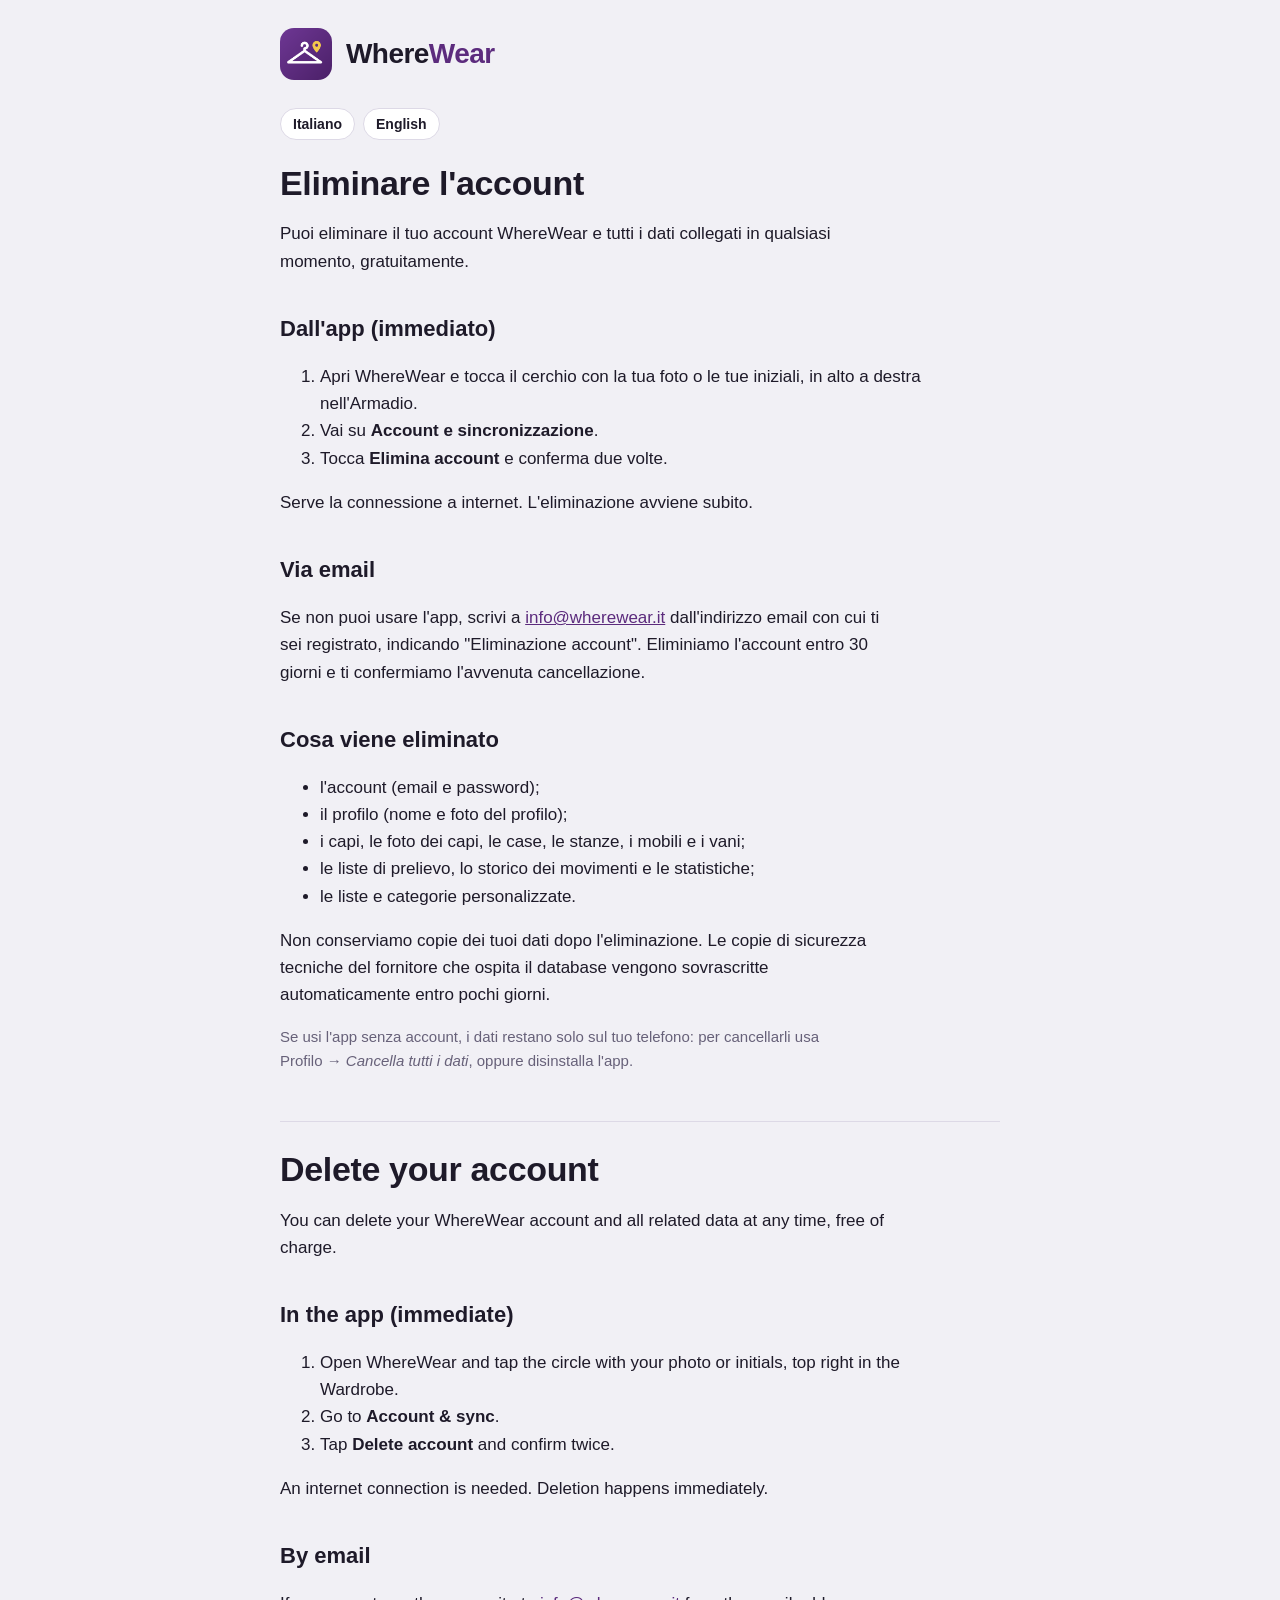
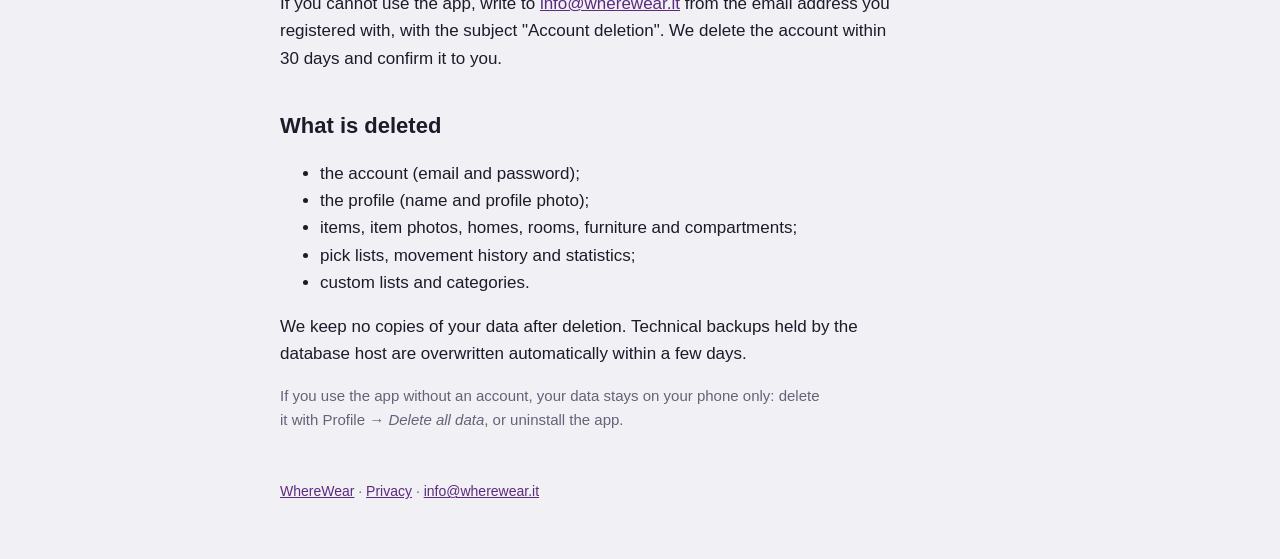
==== eliminazione-account.html @ decac0da "Website: home, privacy policy, account deletion page (it/en) Static pages for wherewear.it, publishe" ====
<!doctype html>
<html lang="it">
<head>
  <meta charset="utf-8">
  <meta name="viewport" content="width=device-width, initial-scale=1">
  <title>Eliminare l'account WhereWear</title>
  <meta name="description" content="Come eliminare il tuo account WhereWear e quali dati vengono cancellati.">
  <link rel="icon" href="favicon.png">
  <link rel="stylesheet" href="style.css">
</head>
<body>
<main>
  <header>
    <img src="favicon.png" alt="">
    <a class="brand" href="./">Where<span>Wear</span></a>
  </header>
  <div class="lang"><a href="#it">Italiano</a><a href="#en">English</a></div>

  <section id="it">
    <h1>Eliminare l'account</h1>
    <p>Puoi eliminare il tuo account WhereWear e tutti i dati collegati in qualsiasi momento, gratuitamente.</p>

    <h2>Dall'app (immediato)</h2>
    <ol>
      <li>Apri WhereWear e tocca il cerchio con la tua foto o le tue iniziali, in alto a destra nell'Armadio.</li>
      <li>Vai su <strong>Account e sincronizzazione</strong>.</li>
      <li>Tocca <strong>Elimina account</strong> e conferma due volte.</li>
    </ol>
    <p>Serve la connessione a internet. L'eliminazione avviene subito.</p>

    <h2>Via email</h2>
    <p>Se non puoi usare l'app, scrivi a <a href="mailto:info@wherewear.it?subject=Eliminazione%20account">info@wherewear.it</a> dall'indirizzo email con cui ti sei registrato, indicando "Eliminazione account". Eliminiamo l'account entro 30 giorni e ti confermiamo l'avvenuta cancellazione.</p>

    <h2>Cosa viene eliminato</h2>
    <ul>
      <li>l'account (email e password);</li>
      <li>il profilo (nome e foto del profilo);</li>
      <li>i capi, le foto dei capi, le case, le stanze, i mobili e i vani;</li>
      <li>le liste di prelievo, lo storico dei movimenti e le statistiche;</li>
      <li>le liste e categorie personalizzate.</li>
    </ul>
    <p>Non conserviamo copie dei tuoi dati dopo l'eliminazione. Le copie di sicurezza tecniche del fornitore che ospita il database vengono sovrascritte automaticamente entro pochi giorni.</p>
    <p class="muted">Se usi l'app senza account, i dati restano solo sul tuo telefono: per cancellarli usa Profilo → <em>Cancella tutti i dati</em>, oppure disinstalla l'app.</p>
  </section>

  <hr>

  <section id="en" lang="en">
    <h1>Delete your account</h1>
    <p>You can delete your WhereWear account and all related data at any time, free of charge.</p>

    <h2>In the app (immediate)</h2>
    <ol>
      <li>Open WhereWear and tap the circle with your photo or initials, top right in the Wardrobe.</li>
      <li>Go to <strong>Account &amp; sync</strong>.</li>
      <li>Tap <strong>Delete account</strong> and confirm twice.</li>
    </ol>
    <p>An internet connection is needed. Deletion happens immediately.</p>

    <h2>By email</h2>
    <p>If you cannot use the app, write to <a href="mailto:info@wherewear.it?subject=Account%20deletion">info@wherewear.it</a> from the email address you registered with, with the subject "Account deletion". We delete the account within 30 days and confirm it to you.</p>

    <h2>What is deleted</h2>
    <ul>
      <li>the account (email and password);</li>
      <li>the profile (name and profile photo);</li>
      <li>items, item photos, homes, rooms, furniture and compartments;</li>
      <li>pick lists, movement history and statistics;</li>
      <li>custom lists and categories.</li>
    </ul>
    <p>We keep no copies of your data after deletion. Technical backups held by the database host are overwritten automatically within a few days.</p>
    <p class="muted">If you use the app without an account, your data stays on your phone only: delete it with Profile → <em>Delete all data</em>, or uninstall the app.</p>
  </section>

  <footer><a href="./">WhereWear</a> · <a href="privacy.html">Privacy</a> · <a href="mailto:info@wherewear.it">info@wherewear.it</a></footer>
</main>
</body>
</html>
---- style.css ----
:root {
  --paper: #F1F0F5; --surface: #FFFFFF; --ink: #1E1A29; --muted: #676179; --line: #DDD9E6;
  --accent: #5C2B7D; --label: #F2C94C; --label-ink: #1E1A29;
}
@media (prefers-color-scheme: dark) {
  :root { --paper: #14121A; --surface: #1E1B27; --ink: #EEEAF6; --muted: #A39DB8; --line: #342F44; --accent: #B98EDB; }
}
* { box-sizing: border-box; }
html { color-scheme: light dark; }
body {
  margin: 0; background: var(--paper); color: var(--ink);
  font-family: "Figtree", -apple-system, "Segoe UI", Roboto, Helvetica, Arial, sans-serif;
  font-size: 17px; line-height: 1.6; padding-inline: 18px; padding-block: 28px 56px;
}
main { max-width: 720px; margin: 0 auto; }
header { display: flex; align-items: center; gap: 14px; margin-bottom: 28px; }
header img { width: 52px; height: 52px; border-radius: 14px; }
.brand { font-family: "Bricolage Grotesque", "Segoe UI", sans-serif; font-weight: 800; font-size: 28px; letter-spacing: -0.02em; text-decoration: none; color: var(--ink); }
.brand span { color: var(--accent); }
h1 { font-family: "Bricolage Grotesque", "Segoe UI", sans-serif; font-size: 34px; line-height: 1.15; letter-spacing: -0.01em; margin: 0 0 8px; text-wrap: balance; }
h2 { font-family: "Bricolage Grotesque", "Segoe UI", sans-serif; font-size: 22px; margin: 36px 0 8px; }
h3 { font-size: 17px; margin: 22px 0 4px; }
p, li { max-width: 65ch; }
a { color: var(--accent); }
.muted { color: var(--muted); font-size: 15px; }
.card { background: var(--surface); border: 1px solid var(--line); border-radius: 16px; padding: 18px 20px; margin: 18px 0; }
.tag { display: inline-block; font-family: ui-monospace, Menlo, Consolas, monospace; font-weight: 600; font-size: 14px; background: var(--label); color: var(--label-ink); border-radius: 6px; padding: 1px 8px; }
.lang { display: flex; gap: 8px; margin: 0 0 24px; }
.lang a { text-decoration: none; border: 1px solid var(--line); border-radius: 999px; padding: 4px 12px; font-size: 14px; font-weight: 600; color: var(--ink); background: var(--surface); }
nav.links { display: flex; flex-wrap: wrap; gap: 10px; margin: 18px 0; }
nav.links a { text-decoration: none; background: var(--accent); color: #fff; padding: 10px 16px; border-radius: 12px; font-weight: 600; }
@media (prefers-color-scheme: dark) { nav.links a { color: #1A1323; } }
hr { border: 0; border-top: 1px solid var(--line); margin: 48px 0 28px; }
footer { margin-top: 48px; color: var(--muted); font-size: 14px; }
table { border-collapse: collapse; width: 100%; font-size: 15px; }
th, td { text-align: left; vertical-align: top; padding: 8px 10px; border-bottom: 1px solid var(--line); }
.table-wrap { overflow-x: auto; }
.card ul, .card ol { margin: 0; padding-left: 20px; }
.card p:first-child { margin-top: 0; }
.card p:last-child { margin-bottom: 0; }
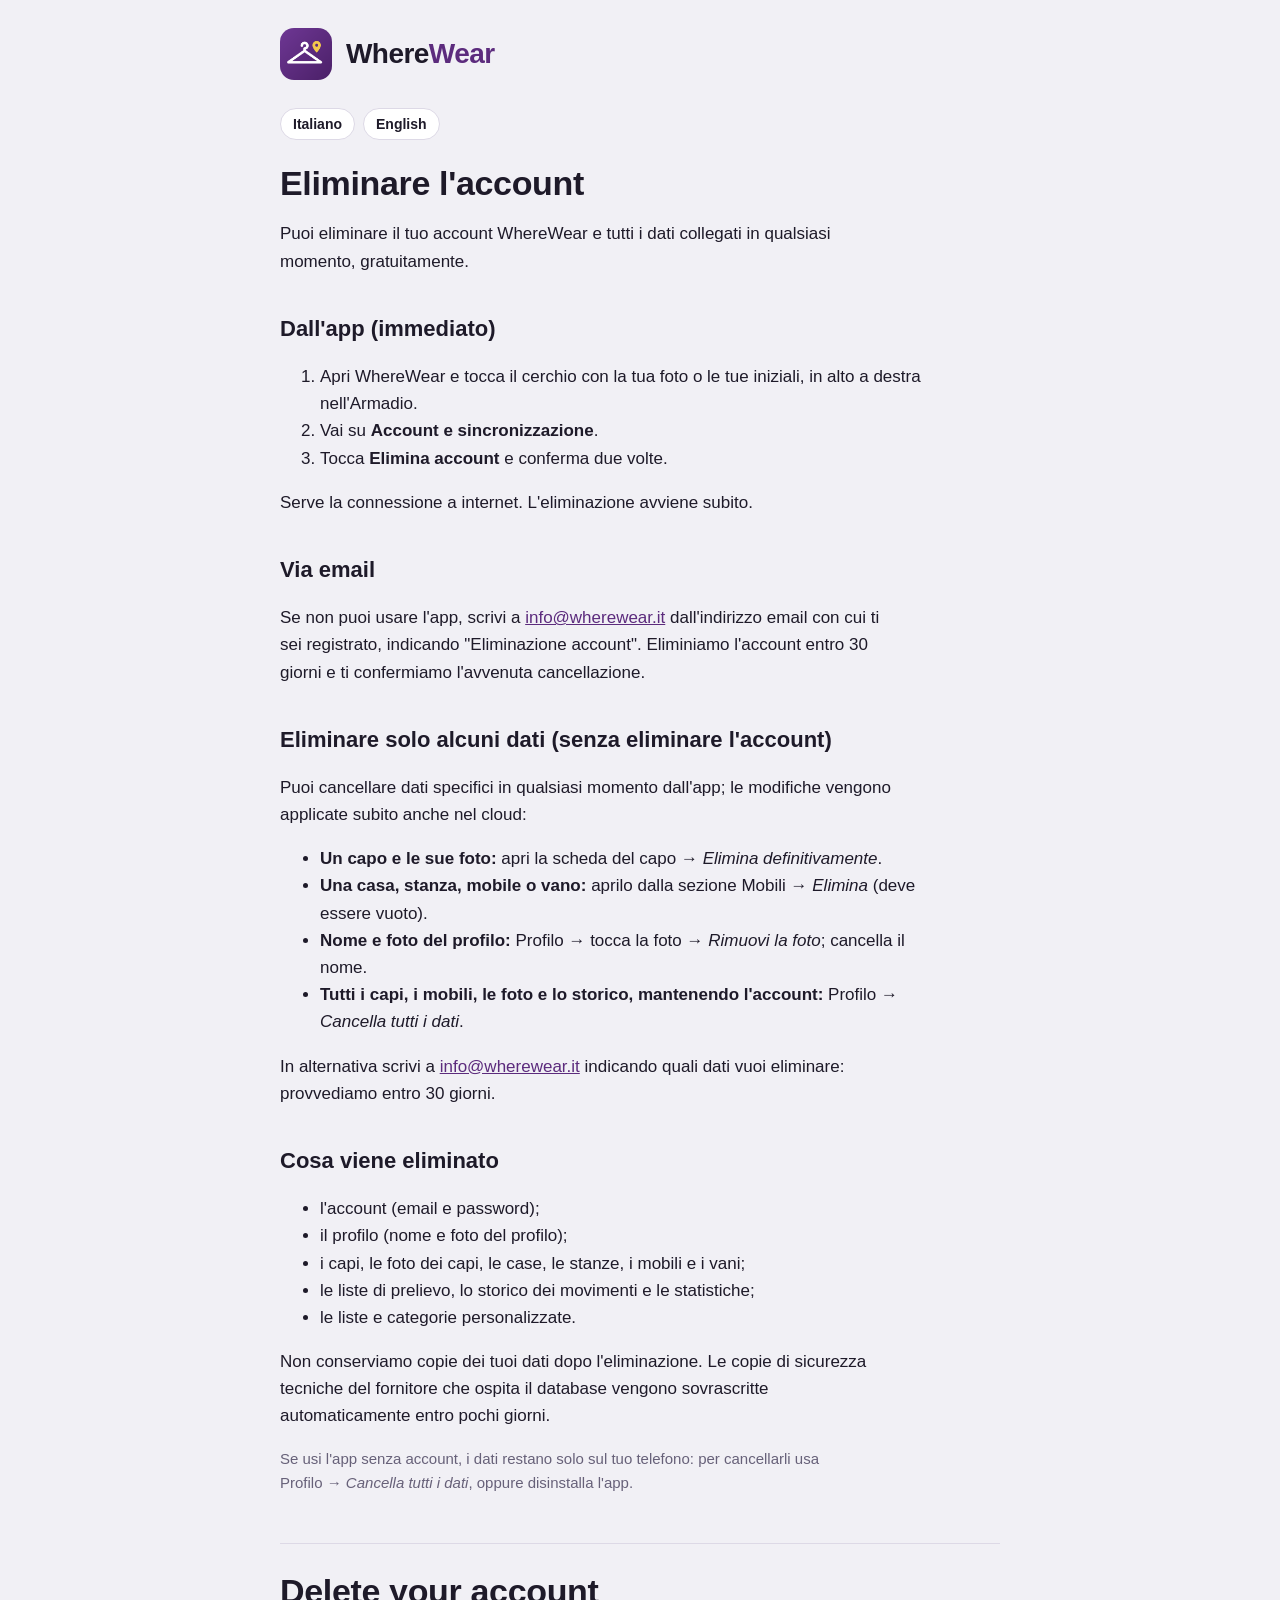
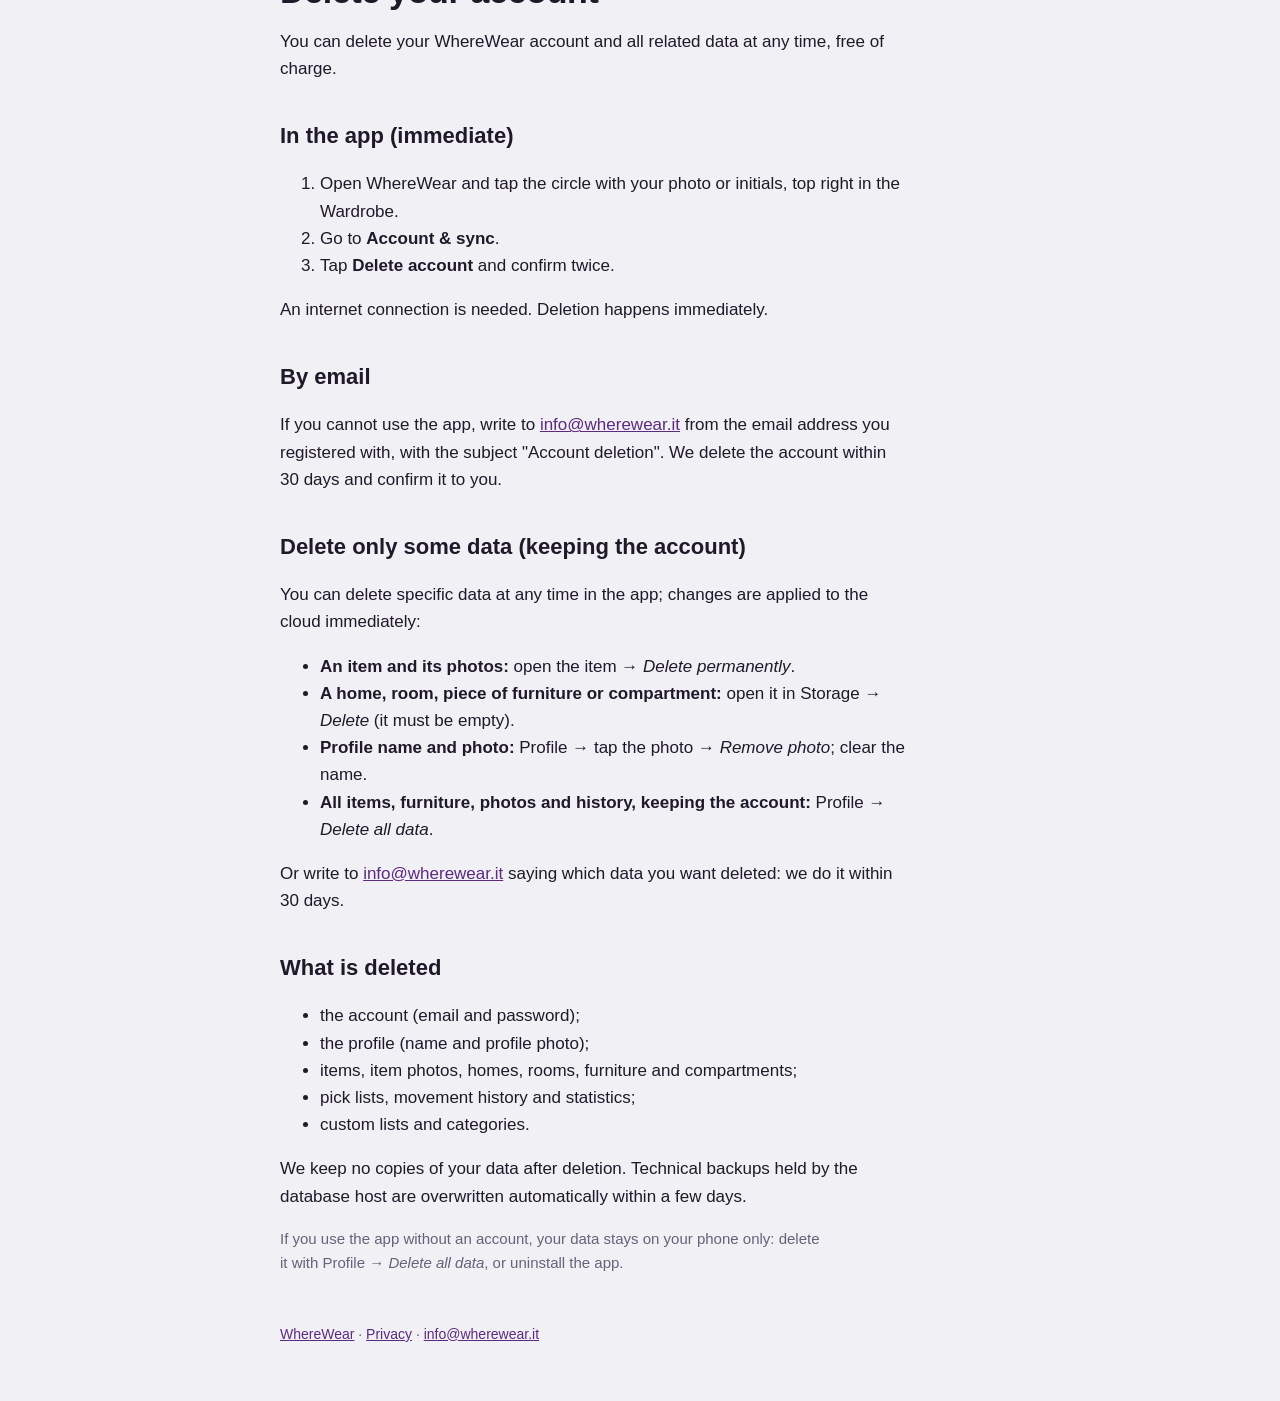
==== commit dc956d24: "Website: partial data deletion section (Play data-deletion URL) Co-Authored-By: Claude Opus 5.5 <nor" ====
--- a/eliminazione-account.html
+++ b/eliminazione-account.html
@@ -3,7 +3,7 @@
 <head>
   <meta charset="utf-8">
   <meta name="viewport" content="width=device-width, initial-scale=1">
-  <title>Eliminare l'account WhereWear</title>
+  <title>Eliminare account e dati WhereWear</title>
   <meta name="description" content="Come eliminare il tuo account WhereWear e quali dati vengono cancellati.">
   <link rel="icon" href="favicon.png">
   <link rel="stylesheet" href="style.css">
@@ -30,6 +30,16 @@
 
     <h2>Via email</h2>
     <p>Se non puoi usare l'app, scrivi a <a href="mailto:info@wherewear.it?subject=Eliminazione%20account">info@wherewear.it</a> dall'indirizzo email con cui ti sei registrato, indicando "Eliminazione account". Eliminiamo l'account entro 30 giorni e ti confermiamo l'avvenuta cancellazione.</p>
+
+    <h2 id="dati">Eliminare solo alcuni dati (senza eliminare l'account)</h2>
+    <p>Puoi cancellare dati specifici in qualsiasi momento dall'app; le modifiche vengono applicate subito anche nel cloud:</p>
+    <ul>
+      <li><strong>Un capo e le sue foto:</strong> apri la scheda del capo → <em>Elimina definitivamente</em>.</li>
+      <li><strong>Una casa, stanza, mobile o vano:</strong> aprilo dalla sezione Mobili → <em>Elimina</em> (deve essere vuoto).</li>
+      <li><strong>Nome e foto del profilo:</strong> Profilo → tocca la foto → <em>Rimuovi la foto</em>; cancella il nome.</li>
+      <li><strong>Tutti i capi, i mobili, le foto e lo storico, mantenendo l'account:</strong> Profilo → <em>Cancella tutti i dati</em>.</li>
+    </ul>
+    <p>In alternativa scrivi a <a href="mailto:info@wherewear.it?subject=Eliminazione%20dati">info@wherewear.it</a> indicando quali dati vuoi eliminare: provvediamo entro 30 giorni.</p>
 
     <h2>Cosa viene eliminato</h2>
     <ul>
@@ -60,6 +70,16 @@
     <h2>By email</h2>
     <p>If you cannot use the app, write to <a href="mailto:info@wherewear.it?subject=Account%20deletion">info@wherewear.it</a> from the email address you registered with, with the subject "Account deletion". We delete the account within 30 days and confirm it to you.</p>
 
+    <h2 id="data">Delete only some data (keeping the account)</h2>
+    <p>You can delete specific data at any time in the app; changes are applied to the cloud immediately:</p>
+    <ul>
+      <li><strong>An item and its photos:</strong> open the item → <em>Delete permanently</em>.</li>
+      <li><strong>A home, room, piece of furniture or compartment:</strong> open it in Storage → <em>Delete</em> (it must be empty).</li>
+      <li><strong>Profile name and photo:</strong> Profile → tap the photo → <em>Remove photo</em>; clear the name.</li>
+      <li><strong>All items, furniture, photos and history, keeping the account:</strong> Profile → <em>Delete all data</em>.</li>
+    </ul>
+    <p>Or write to <a href="mailto:info@wherewear.it?subject=Data%20deletion">info@wherewear.it</a> saying which data you want deleted: we do it within 30 days.</p>
+
     <h2>What is deleted</h2>
     <ul>
       <li>the account (email and password);</li>
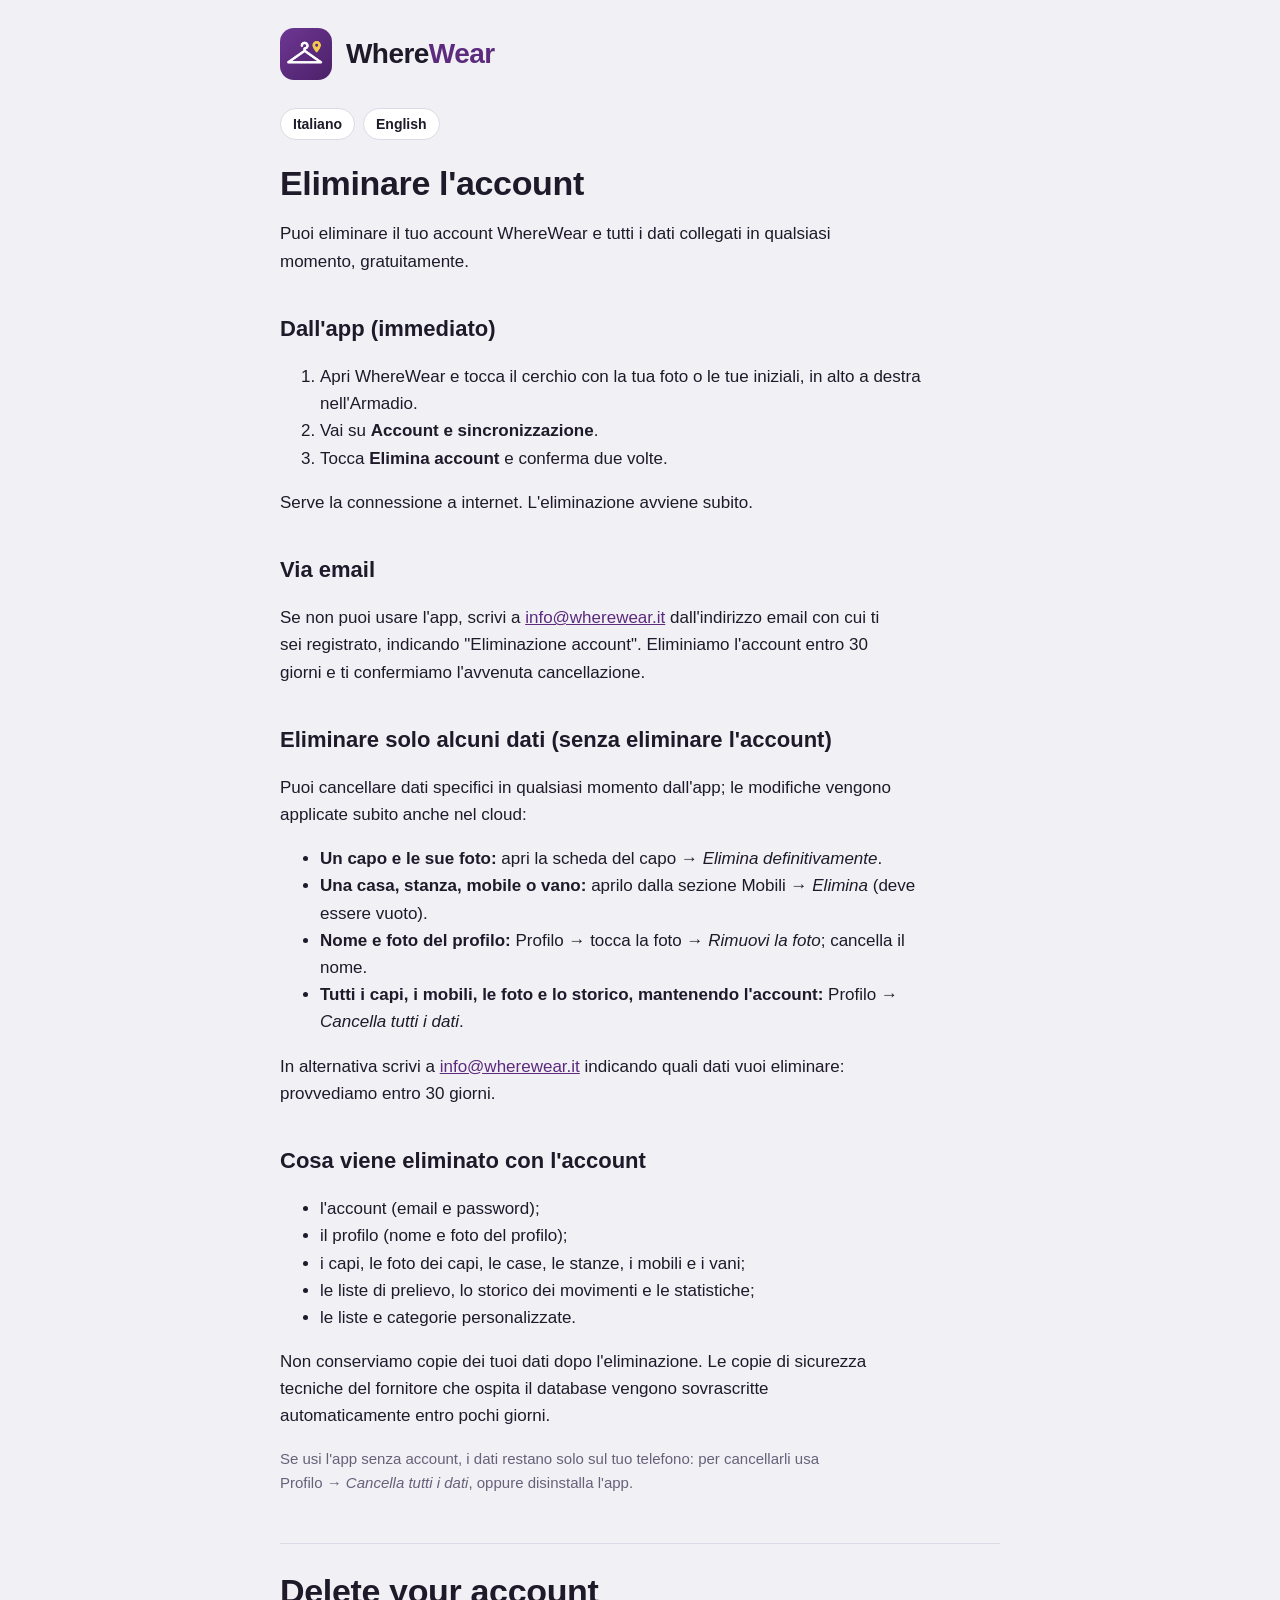
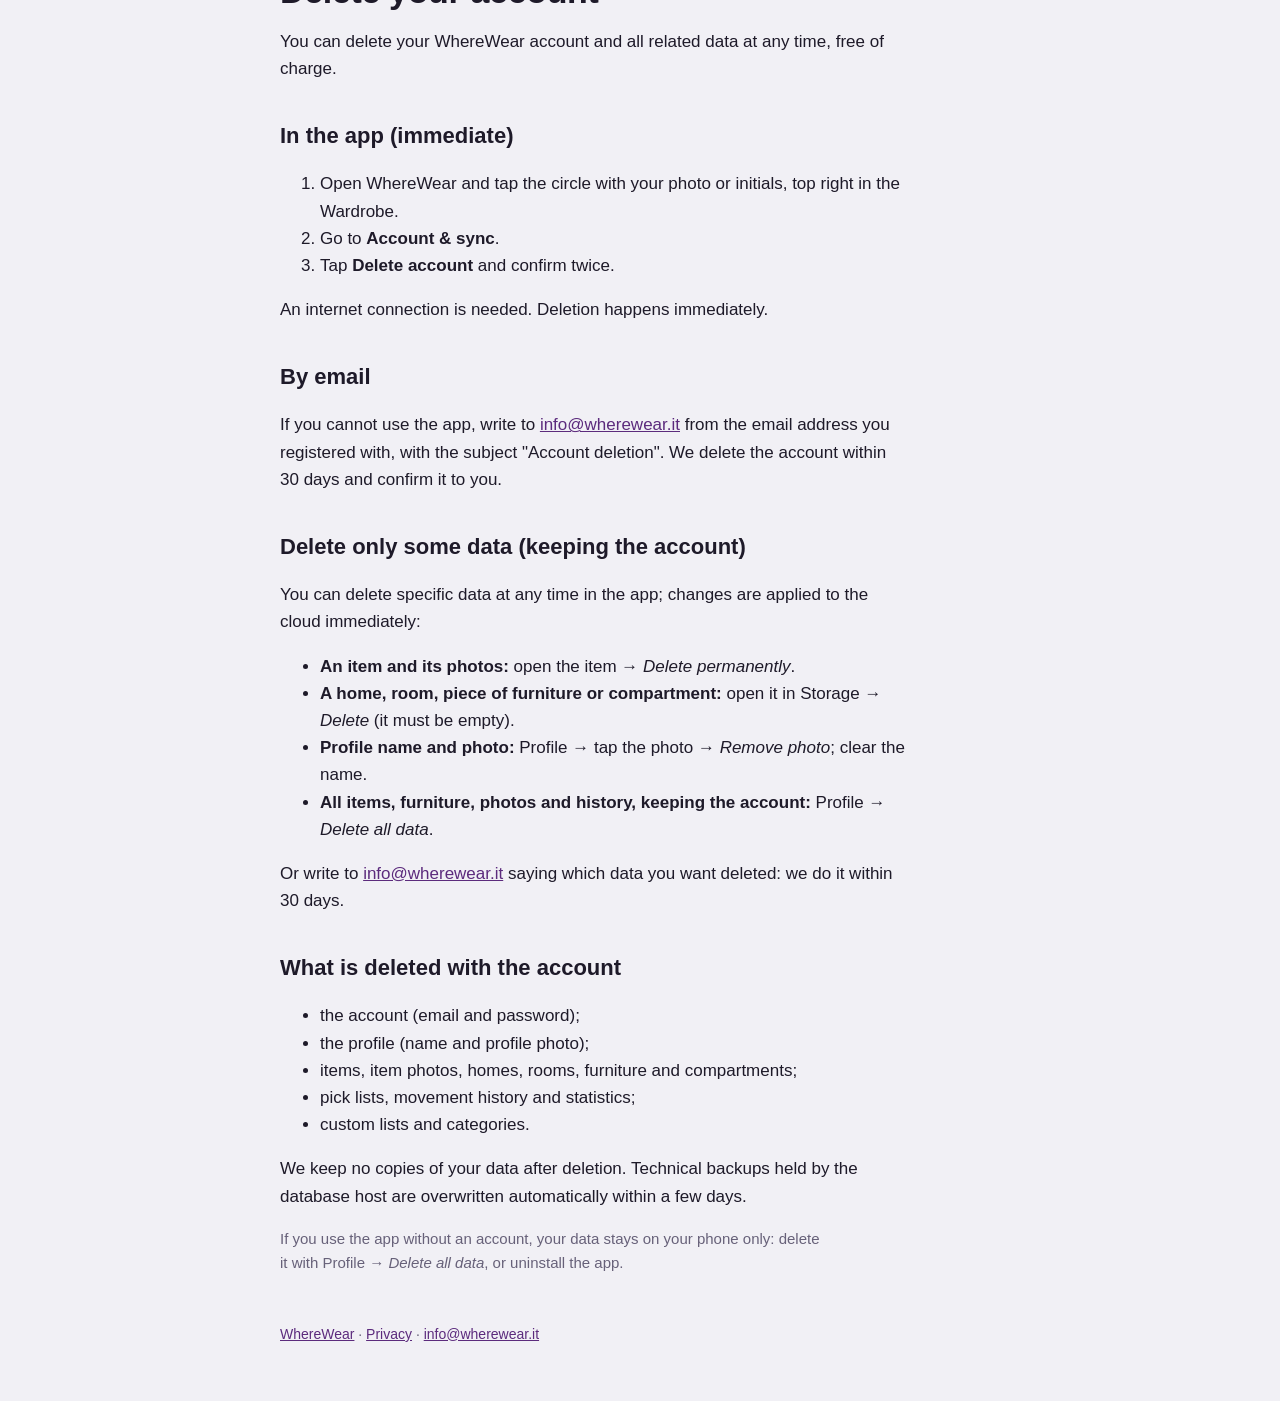
==== commit 3641c04f: "Website: clarify account deletion heading Co-Authored-By: Claude Opus 5.5 <noreply@anthropic.com>" ====
--- a/eliminazione-account.html
+++ b/eliminazione-account.html
@@ -41,7 +41,7 @@
     </ul>
     <p>In alternativa scrivi a <a href="mailto:info@wherewear.it?subject=Eliminazione%20dati">info@wherewear.it</a> indicando quali dati vuoi eliminare: provvediamo entro 30 giorni.</p>
 
-    <h2>Cosa viene eliminato</h2>
+    <h2>Cosa viene eliminato con l'account</h2>
     <ul>
       <li>l'account (email e password);</li>
       <li>il profilo (nome e foto del profilo);</li>
@@ -80,7 +80,7 @@
     </ul>
     <p>Or write to <a href="mailto:info@wherewear.it?subject=Data%20deletion">info@wherewear.it</a> saying which data you want deleted: we do it within 30 days.</p>
 
-    <h2>What is deleted</h2>
+    <h2>What is deleted with the account</h2>
     <ul>
       <li>the account (email and password);</li>
       <li>the profile (name and profile photo);</li>
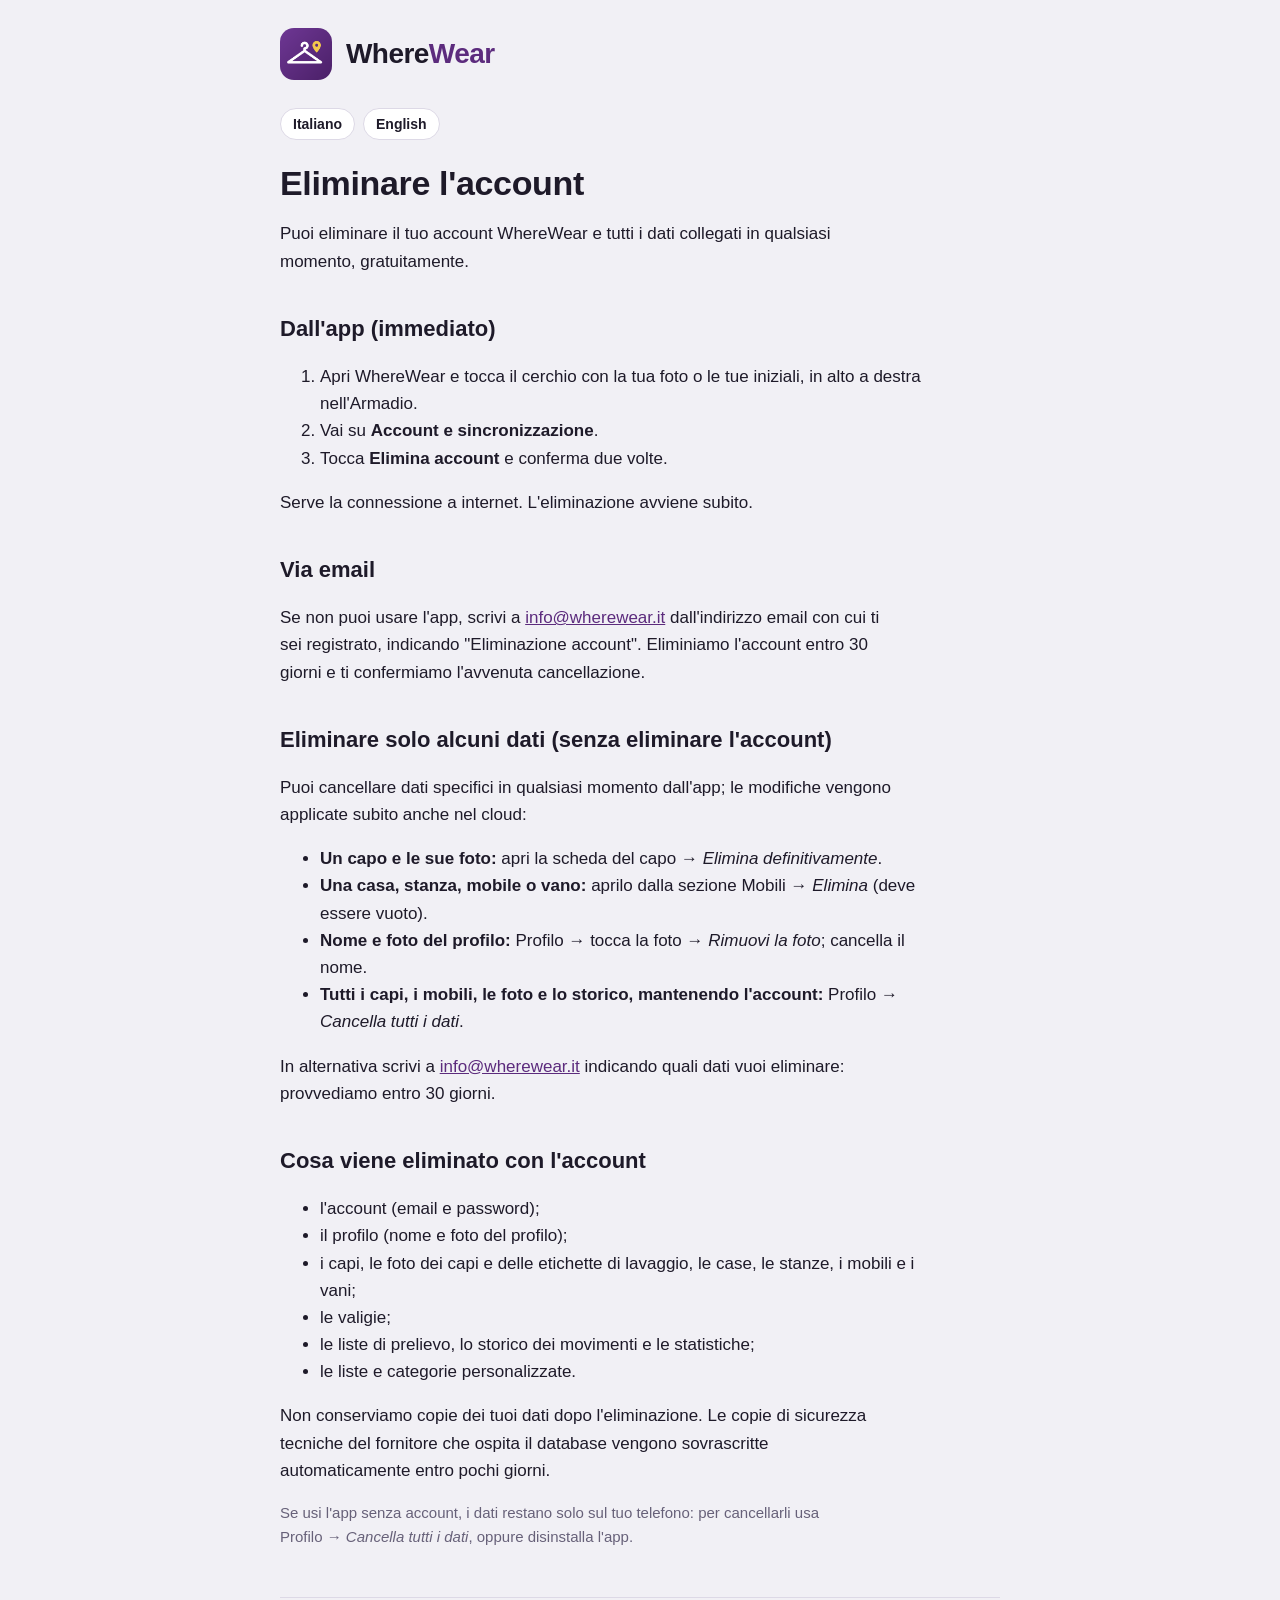
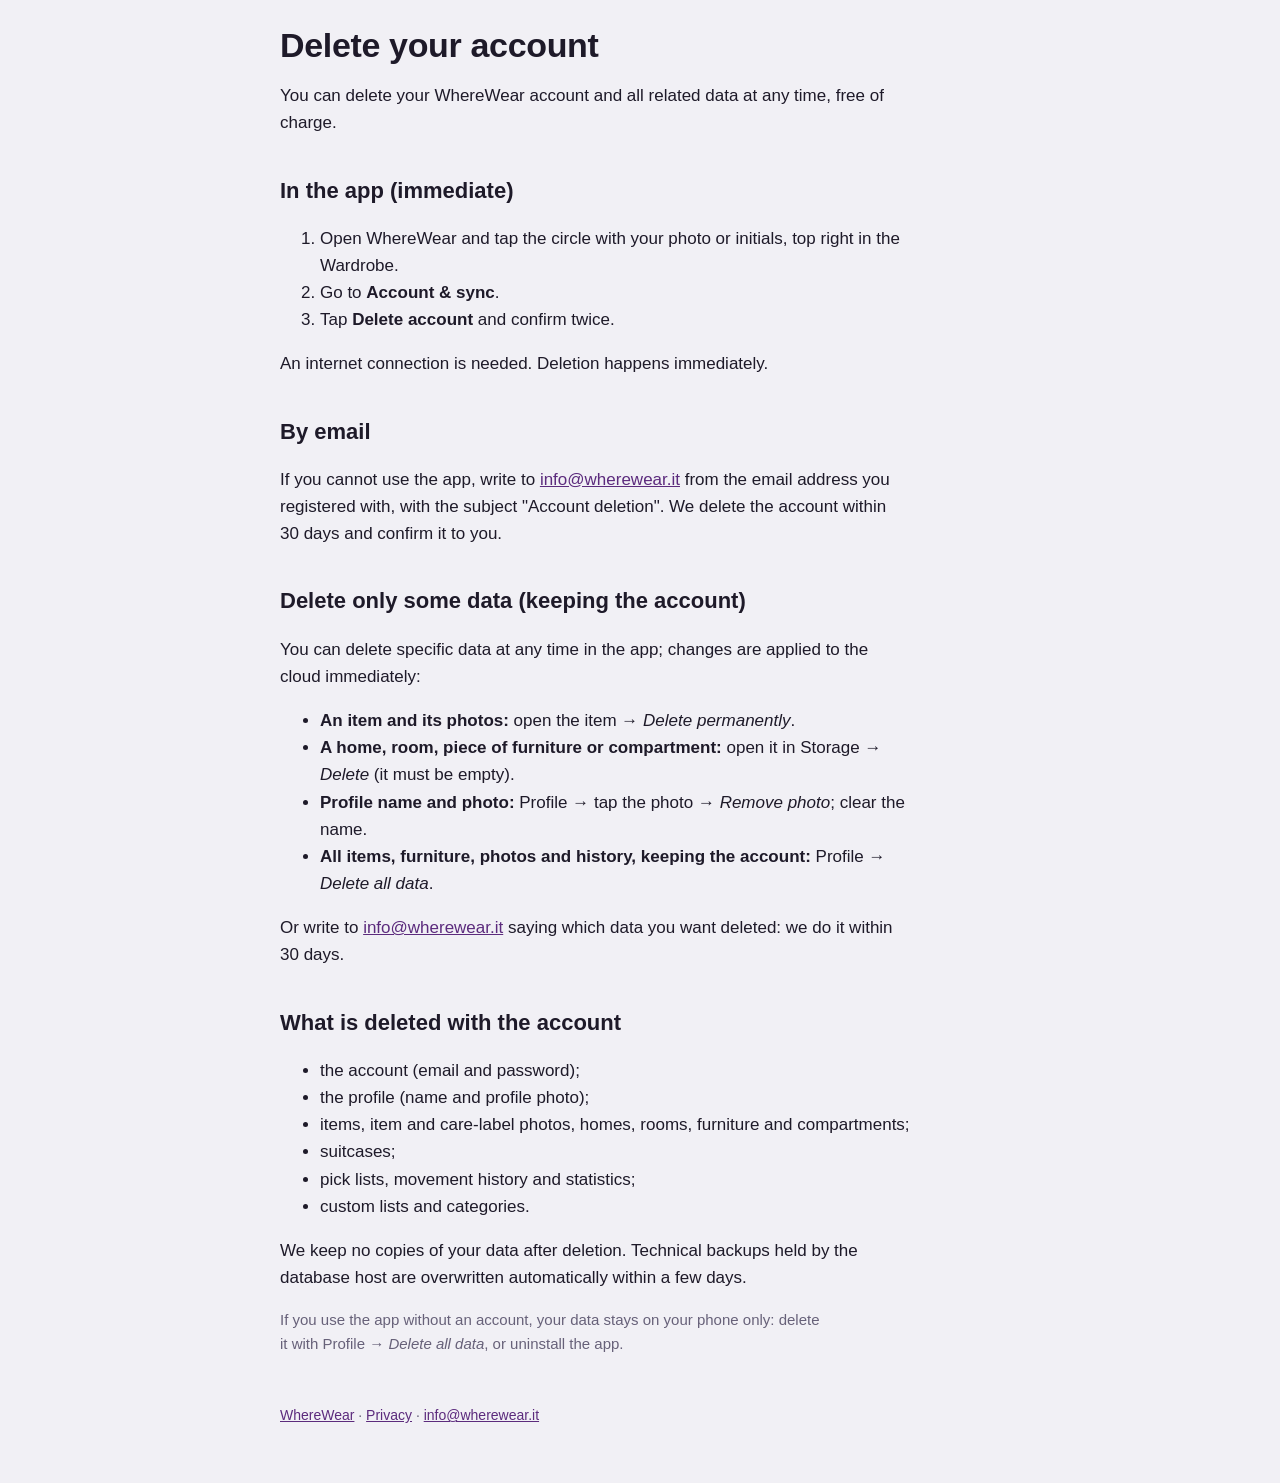
==== commit e966581a: "Website: privacy policy update (care labels, suitcases, resale listings) Co-Authored-By: Claude Opus" ====
--- a/eliminazione-account.html
+++ b/eliminazione-account.html
@@ -45,7 +45,8 @@
     <ul>
       <li>l'account (email e password);</li>
       <li>il profilo (nome e foto del profilo);</li>
-      <li>i capi, le foto dei capi, le case, le stanze, i mobili e i vani;</li>
+      <li>i capi, le foto dei capi e delle etichette di lavaggio, le case, le stanze, i mobili e i vani;</li>
+      <li>le valigie;</li>
       <li>le liste di prelievo, lo storico dei movimenti e le statistiche;</li>
       <li>le liste e categorie personalizzate.</li>
     </ul>
@@ -84,7 +85,8 @@
     <ul>
       <li>the account (email and password);</li>
       <li>the profile (name and profile photo);</li>
-      <li>items, item photos, homes, rooms, furniture and compartments;</li>
+      <li>items, item and care-label photos, homes, rooms, furniture and compartments;</li>
+      <li>suitcases;</li>
       <li>pick lists, movement history and statistics;</li>
       <li>custom lists and categories.</li>
     </ul>
